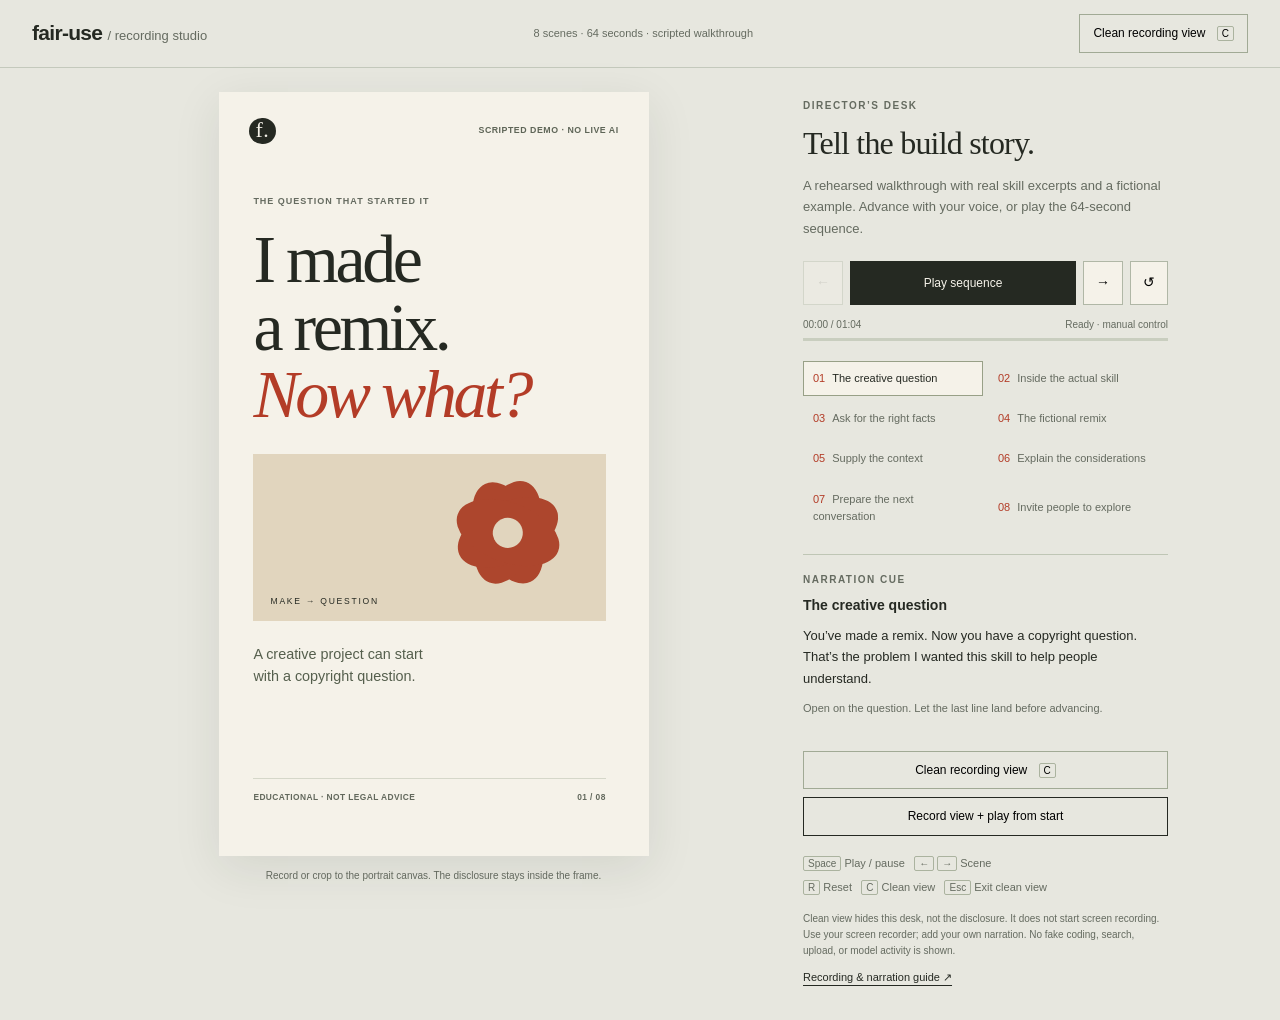
==== docs/reel.html @ 7cc95f5a "Add directed portrait recording studio for fair-use showcase" ====
<!doctype html>
<html lang="en">
<head>
  <meta charset="utf-8">
  <meta name="viewport" content="width=device-width, initial-scale=1">
  <meta name="description" content="A directed, scripted screen-recording walkthrough of the fair-use skill. Includes a portrait stage, playback controls, and narration cues.">
  <meta http-equiv="Content-Security-Policy" content="default-src 'self'; script-src 'self'; style-src 'self'; img-src 'self'; connect-src 'none'; object-src 'none'; base-uri 'none'">
  <title>Fair Use — Reel recording studio</title>
  <link rel="stylesheet" href="reel.css">
  <script src="reel.js" defer></script>
</head>
<body>
  <header class="studio-bar"><a href="./">fair-use <span>/ recording studio</span></a><p>8 scenes · 64 seconds · scripted walkthrough</p><button id="capture-top" type="button" aria-pressed="false">Clean recording view <kbd>C</kbd></button></header>
  <main class="studio">
    <section class="stage-area" aria-label="Portrait recording stage">
      <div id="stage" class="stage">
        <div class="stage-header"><span class="brand">f.</span><span>SCRIPTED DEMO · NO LIVE AI</span></div>
        <div class="scene-window">
          <section class="scene active" aria-labelledby="scene-0-title" data-scene="0">
            <p class="kicker beat">THE QUESTION THAT STARTED IT</p>
            <h1 id="scene-0-title" class="beat beat-2">I made<br>a remix.<br><em>Now what?</em></h1>
            <div class="opening-art beat beat-3" aria-hidden="true"><div class="orb"><i></i><i></i><i></i><i></i><b></b></div><span>MAKE → QUESTION</span></div>
            <p class="scene-copy beat beat-4">A creative project can start<br>with a copyright question.</p>
          </section>

          <section class="scene" aria-labelledby="scene-1-title" data-scene="1" hidden>
            <p class="kicker beat">01 / HOW I BUILT IT</p>
            <h2 id="scene-1-title" class="beat beat-2">Start with<br>the <em>workflow.</em></h2>
            <div class="file-card beat beat-3"><div class="file-title"><span>↳</span> skills/fair-use/SKILL.md</div><pre><span>name:</span> fair-use
<span>license:</span> MIT</pre><blockquote>“This is educational decision support, not a legal opinion, court ruling, infringement detector, or clearance certificate.”</blockquote><p class="tiny">Excerpt from the actual skill instructions.</p></div>
            <div class="file-row beat beat-4"><span>references/</span><p>US fair use · licenses & AI<br>jurisdictions · primary sources</p></div>
          </section>

          <section class="scene" aria-labelledby="scene-2-title" data-scene="2" hidden>
            <p class="kicker beat">02 / THE DESIGN CHOICE</p>
            <h2 id="scene-2-title" class="beat beat-2">Ask first.<br><em>Don’t guess.</em></h2>
            <div class="question-stack">
              <div class="question beat beat-2"><span>01</span><p>Where will it be used?<small>Jurisdiction & distribution</small></p></div>
              <div class="question beat beat-3"><span>02</span><p>What was borrowed?<small>Source & retained expression</small></p></div>
              <div class="question beat beat-4"><span>03</span><p>What will you do with it?<small>Purpose & commercial context</small></p></div>
              <div class="question beat beat-5"><span>04</span><p>What permission exists?<small>Evidence & exact license scope</small></p></div>
            </div>
            <p class="scene-copy beat beat-5">Unknowns stay visible.</p>
          </section>

          <section class="scene" aria-labelledby="scene-3-title" data-scene="3" hidden>
            <p class="kicker beat">03 / A FICTIONAL PROJECT</p>
            <h2 id="scene-3-title" class="beat beat-2">A Photoshop<br><em>remix.</em></h2>
            <div class="art-pair beat beat-3" aria-label="Schematic source and remix placeholders, not actual artist work">
              <figure><div class="art source" aria-hidden="true"><span>STUDY / 01</span><div class="orb"><i></i><i></i><i></i><i></i><b></b></div><strong>ORBIT</strong></div><figcaption>Source</figcaption></figure>
              <figure><div class="art remix" aria-hidden="true"><span>A NEW PERSPECTIVE</span><div class="orb"><i></i><i></i><i></i><i></i><b></b></div><strong>after<br>hours.</strong></div><figcaption>Remix</figcaption></figure>
            </div>
            <p class="scene-copy beat beat-4">Assume a distinctive character<br>was kept. Colors, background<br>and typography were changed.</p>
            <p class="tiny beat beat-5">Schematic visuals. No real artist’s work<br>is shown or assessed.</p>
          </section>

          <section class="scene" aria-labelledby="scene-4-title" data-scene="4" hidden>
            <p class="kicker beat">04 / THE EXAMPLE INPUT</p>
            <h2 id="scene-4-title" class="beat beat-2">Give it<br>the <em>context.</em></h2>
            <div class="prompt-card beat beat-3"><p class="prompt-label">PREPARED PROMPT · FICTIONAL FACTS</p><p class="prompt-command">Use $fair-use</p><p>I remixed an illustration<br>in Photoshop.</p><p>I want to sell 50 posters<br>in the US.</p><p>I kept the central character.<br>I don’t have permission.</p><p class="prompt-end">What should I understand<br>and ask a lawyer?</p></div>
            <p class="tiny beat beat-4">This prompt is displayed, not submitted.<br>No model or image inspection is running.</p>
          </section>

          <section class="scene" aria-labelledby="scene-5-title" data-scene="5" hidden>
            <p class="kicker beat">05 / AN AUTHORED EXAMPLE RESPONSE</p>
            <h2 id="scene-5-title" class="beat beat-2">Make the<br>questions <em>visible.</em></h2>
            <p class="result-label beat beat-3">Weaker fair-use argument<br>on these assumed facts.</p>
            <div class="factor-list">
              <div class="beat beat-3"><strong>Purpose</strong><span>Decorative poster sales</span></div>
              <div class="beat beat-4"><strong>Source</strong><span>Creative illustration</span></div>
              <div class="beat beat-4"><strong>Amount</strong><span>Distinctive character retained</span></div>
              <div class="beat beat-5"><strong>Market</strong><span>Potential substitution needs evidence</span></div>
            </div>
            <p class="tiny beat beat-5">US example. All four factors interact.<br>No images or market evidence examined.<br>No legal conclusion or clearance.</p>
          </section>

          <section class="scene" aria-labelledby="scene-6-title" data-scene="6" hidden>
            <p class="kicker beat">06 / THE USEFUL OUTPUT</p>
            <h2 id="scene-6-title" class="beat beat-2">A brief for<br>the <em>next conversation.</em></h2>
            <div class="brief-card beat beat-3"><p class="file-title">↳ review-preparation.md</p><h3>Questions for a lawyer</h3><ul><li>What expression was retained?</li><li>What permission would cover this use?</li><li>Which facts could change the analysis?</li></ul><div class="brief-rule"></div><p class="tiny">Sources. Intended use. Permission evidence.<br>Known facts and open questions.</p></div>
            <p class="scene-copy beat beat-4">Organize the evidence.<br>Prepare for professional review.</p>
          </section>

          <section class="scene closing" aria-labelledby="scene-7-title" data-scene="7" hidden>
            <p class="kicker beat">BUILT TO HELP CREATORS PREPARE</p>
            <h2 id="scene-7-title" class="beat beat-2">Understand.<br>Gather.<br><em>Prepare.</em></h2>
            <p class="closing-brand beat beat-3">fair-use<span>↗</span></p>
            <p class="scene-copy beat beat-4">An open skill for copyright<br>education & review preparation.</p>
            <p class="repo-address beat beat-4">github.com/rahulkahani/fair-use</p>
            <p class="closing-note beat beat-5">Educational information only.<br>Not a substitute for a qualified lawyer.</p>
          </section>
        </div>
        <div class="stage-footer"><span>EDUCATIONAL · NOT LEGAL ADVICE</span><span id="frame-counter">01 / 08</span></div>
      </div>
      <p class="crop-hint">Record or crop to the portrait canvas. The disclosure stays inside the frame.</p>
    </section>

    <aside class="director" aria-label="Director controls">
      <p class="desk-eyebrow">DIRECTOR’S DESK</p><h2>Tell the build story.</h2><p class="desk-intro">A rehearsed walkthrough with real skill excerpts and a fictional example. Advance with your voice, or play the 64-second sequence.</p>
      <div class="transport"><button id="previous" type="button" aria-label="Previous scene">←</button><button id="play" class="main-control" type="button">Play sequence</button><button id="next" type="button" aria-label="Next scene">→</button><button id="restart" type="button" aria-label="Restart sequence">↺</button></div>
      <div class="time-row"><span id="time-label">00:00 / 01:04</span><span id="play-status" role="status">Ready · manual control</span></div><progress id="timeline" value="0" max="64" aria-label="Sequence playback progress"></progress>
      <nav id="scene-list" aria-label="Choose a scene"></nav>
      <section class="cue"><p class="desk-eyebrow">NARRATION CUE</p><h3 id="cue-title"></h3><p id="cue-text"></p><p id="cue-action" class="cue-action"></p></section>
      <div class="record-actions"><button id="capture" type="button" aria-pressed="false">Clean recording view <kbd>C</kbd></button><button id="record-start" type="button">Record view + play from start</button></div>
      <p class="keyboard"><kbd>Space</kbd> Play / pause &nbsp; <kbd>←</kbd> <kbd>→</kbd> Scene<br><kbd>R</kbd> Reset &nbsp; <kbd>C</kbd> Clean view &nbsp; <kbd>Esc</kbd> Exit clean view</p>
      <p class="desk-note">Clean view hides this desk, not the disclosure. It does not start screen recording. Use your screen recorder; add your own narration. No fake coding, search, upload, or model activity is shown.</p><a class="guide-link" href="https://github.com/rahulkahani/fair-use/blob/main/docs/reel-recording-guide.md">Recording & narration guide ↗</a>
    </aside>
  </main>
  <noscript><p>This recording studio needs JavaScript for playback. Read the linked recording guide for the complete sequence.</p></noscript>
</body>
</html>
---- docs/reel.css ----
:root{--paper:#f5f2e9;--ink:#252922;--muted:#656b60;--line:#d5d7c9;--accent:#b33c27;--serif:Georgia,'Times New Roman',serif}
*{box-sizing:border-box}body{margin:0;font:14px/1.55 Arial,Helvetica,sans-serif;background:#e7e7df;color:var(--ink)}button,a{-webkit-tap-highlight-color:transparent}button{font:inherit;cursor:pointer}button:focus-visible,a:focus-visible{outline:3px solid var(--accent);outline-offset:4px}button:disabled{opacity:.35;cursor:default}a{color:inherit;text-underline-offset:4px}p,h1,h2,h3,figure,blockquote{margin:0}[hidden]{display:none!important}.studio-bar{height:68px;display:flex;align-items:center;justify-content:space-between;gap:20px;padding:0 32px;border-bottom:1px solid #c4c9bc}.studio-bar>a{font-size:21px;font-weight:bold;text-decoration:none;letter-spacing:-.7px}.studio-bar a span{font-size:13px;letter-spacing:0;font-weight:400;color:var(--muted)}.studio-bar>p{font-size:11px;color:var(--muted)}.studio-bar button,.record-actions button{border:1px solid #a1aa95;background:transparent;padding:9px 13px;font-size:12px}.studio{max-width:1120px;margin:0 auto;display:grid;grid-template-columns:minmax(0,1fr) 365px;gap:48px;padding:24px 32px 32px;align-items:start}.stage-area{display:flex;align-items:center;flex-direction:column;min-width:0}.stage{container-type:inline-size;position:relative;background:var(--paper);width:min(100%,540px,calc((100dvh - 136px)*9/16));aspect-ratio:9/16;box-shadow:0 12px 45px #25292218;overflow:hidden;flex:none}.stage-header{position:absolute;top:6cqw;left:7cqw;right:7cqw;display:flex;align-items:center;justify-content:space-between;font-size:2.05cqw;letter-spacing:.12cqw;font-weight:700;color:#5e6557}.brand{display:grid;place-content:center;width:6.2cqw;height:6.2cqw;font:5.1cqw/1 var(--serif);background:var(--ink);color:var(--paper);border-radius:50%;padding-bottom:.5cqw}.scene-window{position:absolute;top:24cqw;bottom:22cqw;left:8cqw;right:10cqw}.scene{height:100%;position:relative}.kicker{font-size:2.1cqw;font-weight:700;letter-spacing:.23cqw;color:var(--muted);margin-bottom:4cqw}.scene h1{font:15.8cqw/.99 var(--serif);font-weight:400;letter-spacing:-.8cqw}.scene h2{font:11.2cqw/1.02 var(--serif);font-weight:400;letter-spacing:-.55cqw}.scene em{color:var(--accent);font-weight:400}.scene-copy{font-size:3.35cqw;line-height:1.55;color:#555f4d;margin-top:5cqw}.tiny{font-size:2.4cqw;line-height:1.5;color:var(--muted);margin-top:4cqw}.stage-footer{position:absolute;bottom:12cqw;left:8cqw;right:10cqw;display:flex;justify-content:space-between;align-items:center;padding-top:3cqw;border-top:1px solid var(--line);font-size:1.95cqw;letter-spacing:.1cqw;color:#62685c;font-weight:700}.crop-hint{font-size:10px;color:var(--muted);margin-top:12px;text-align:center}.opening-art{position:relative;height:39cqw;margin-top:6cqw;background:#e1d5be;overflow:hidden}.opening-art>span{position:absolute;left:4cqw;bottom:3cqw;font-size:2cqw;letter-spacing:.4cqw}.orb{position:absolute;width:34cqw;height:34cqw;top:1cqw;left:42cqw;transform:rotate(-25deg)}.orb i{position:absolute;left:10cqw;top:5cqw;width:14cqw;height:25cqw;background:#ad462d;border-radius:50%;transform-origin:center}.orb i:nth-child(2){transform:rotate(45deg)}.orb i:nth-child(3){transform:rotate(90deg)}.orb i:nth-child(4){transform:rotate(135deg)}.orb b{position:absolute;top:14cqw;left:13.5cqw;width:7cqw;height:7cqw;border-radius:50%;background:#e1d5be}.file-card{margin-top:7cqw;background:#fffdf6;border:1px solid var(--line);padding:4.5cqw}.file-title{font:2.5cqw/1.4 ui-monospace,SFMono-Regular,Consolas,monospace;color:#59634f;border-bottom:1px solid var(--line);padding-bottom:3cqw}.file-title span{color:var(--accent);margin-right:1cqw}.file-card pre{font:3.3cqw/1.8 ui-monospace,SFMono-Regular,Consolas,monospace;margin:4cqw 0}.file-card pre span{color:var(--accent)}.file-card blockquote{font:4.2cqw/1.35 var(--serif);padding-left:3cqw;border-left:2px solid var(--accent)}.file-card .tiny{margin-top:3cqw;font-size:2.2cqw}.file-row{margin-top:5cqw;padding:4cqw 0;border-top:1px solid var(--line);display:flex;gap:4cqw;align-items:start;font-size:2.5cqw}.file-row>span{font-family:monospace}.file-row p{color:var(--muted);font-size:2.6cqw}.question-stack{margin-top:7cqw}.question{display:flex;align-items:center;gap:4cqw;padding:4.2cqw 0;border-bottom:1px solid var(--line)}.question>span{font:3cqw var(--serif);color:var(--accent)}.question p{font-size:3.6cqw}.question small{display:block;font-size:2.5cqw;color:var(--muted);margin-top:.8cqw}.art-pair{display:grid;grid-template-columns:1fr 1fr;gap:3cqw;margin-top:7cqw}.art{height:54cqw;background:#e1d5be;position:relative;overflow:hidden}.art>span{position:absolute;top:4cqw;left:3cqw;font-size:1.7cqw;letter-spacing:.2cqw}.art .orb{left:3cqw;top:12cqw;transform:rotate(-25deg) scale(.9)}.art strong{position:absolute;left:3cqw;bottom:4cqw;font:7cqw/1 var(--serif);letter-spacing:.3cqw}.remix{background:#ced7f0;color:#243973}.remix .orb{left:10cqw;top:8cqw;transform:rotate(17deg)}.remix .orb i{background:#3354a4}.remix .orb b{background:#ced7f0}.remix strong{font-size:9cqw;letter-spacing:-.6cqw;line-height:.85}.art-pair figcaption{font-size:2.5cqw;color:var(--muted);margin-top:2cqw}.prompt-card{padding:5cqw;margin-top:6cqw;background:#fffdf6;border:1px solid var(--line)}.prompt-label{font-size:1.9cqw;letter-spacing:.1cqw;font-weight:700;color:var(--muted)}.prompt-command{font:4.4cqw/1.4 ui-monospace,SFMono-Regular,monospace;color:var(--accent);margin:4cqw 0}.prompt-card>p:not(.prompt-label):not(.prompt-command){font-size:3.3cqw;line-height:1.5;margin-top:3cqw}.prompt-end{padding-top:3cqw;border-top:1px solid var(--line)}.result-label{font-size:3.4cqw;color:var(--accent);border-left:2px solid var(--accent);padding-left:3cqw;line-height:1.5;margin-top:6cqw}.factor-list{margin-top:5cqw}.factor-list>div{display:flex;justify-content:space-between;gap:5cqw;border-bottom:1px solid var(--line);padding:3.5cqw 0;font-size:2.9cqw}.factor-list strong{font-weight:700;min-width:13cqw}.factor-list span{color:var(--muted);text-align:right;max-width:45cqw}.brief-card{background:#fffdf6;border:1px solid var(--line);padding:4.5cqw;margin-top:6cqw}.brief-card h3{font:4.8cqw/1.2 var(--serif);margin-top:4cqw}.brief-card ul{font-size:3.2cqw;line-height:1.5;padding-left:4cqw;margin:4cqw 0}.brief-card li+li{margin-top:3cqw}.brief-rule{border-top:1px solid var(--line)}.closing h2{font-size:12.5cqw;line-height:1.12;margin-top:8cqw}.closing-brand{font-size:12cqw;font-weight:bold;letter-spacing:-.65cqw;margin-top:10cqw;display:flex;align-items:center;justify-content:space-between;border-bottom:1px solid var(--line);padding-bottom:4cqw}.closing-brand span{color:var(--accent);font-weight:400;font-size:9cqw}.repo-address{font:2.8cqw/1.5 ui-monospace,SFMono-Regular,Consolas,monospace;margin-top:5cqw;overflow-wrap:anywhere}.closing-note{font-size:2.8cqw;line-height:1.5;color:var(--muted);margin-top:6cqw}.director{padding-top:6px}.desk-eyebrow{font-size:10px;font-weight:700;letter-spacing:1.5px;color:var(--muted)}.director>h2{font:32px/1.2 var(--serif);letter-spacing:-.8px;margin:10px 0 13px}.desk-intro{font-size:13px;color:var(--muted);line-height:1.65}.transport{display:flex;gap:7px;margin-top:22px}.transport button{border:1px solid #b0b7a6;background:#f5f2e9;padding:10px 12px}.transport .main-control{flex:1;background:var(--ink);color:var(--paper);border-color:var(--ink);font-size:12px}.time-row{display:flex;justify-content:space-between;gap:8px;margin:12px 0 6px;font-size:10px;color:var(--muted);font-variant-numeric:tabular-nums}progress{width:100%;height:3px;border:0;display:block;appearance:none;background:#c9cebf}progress::-webkit-progress-bar{background:#c9cebf}progress::-webkit-progress-value{background:var(--accent)}progress::-moz-progress-bar{background:var(--accent)}#scene-list{display:grid;grid-template-columns:1fr 1fr;gap:5px;margin-top:20px}#scene-list button{padding:8px 9px;background:none;border:1px solid transparent;text-align:left;font-size:11px;color:var(--muted)}#scene-list button[aria-current=step]{border-color:#98a087;background:#f5f2e9;color:var(--ink)}#scene-list button span{color:var(--accent);margin-right:7px}.cue{border-top:1px solid #bfc6b5;margin-top:20px;padding-top:17px;min-height:180px}.cue h3{font-size:14px;margin:8px 0}.cue>p:not(.desk-eyebrow){font-size:13px;color:var(--ink);line-height:1.65}.cue .cue-action{font-size:11px!important;color:var(--muted)!important;margin-top:10px}.record-actions{display:flex;flex-direction:column;gap:8px;margin-top:17px}.record-actions button:last-child{border-color:var(--ink)}kbd{font:10px Arial,sans-serif;border:1px solid #abb39f;padding:1px 4px;border-radius:2px}.record-actions kbd,.studio-bar kbd{margin-left:8px}.keyboard{font-size:11px;color:var(--muted);line-height:2.2;margin-top:15px}.desk-note{font-size:10px;color:var(--muted);line-height:1.6;margin-top:12px}.guide-link{display:inline-block;font-size:11px;margin-top:10px}.active .beat{animation:reveal .48s ease both}.active .beat-2{animation-delay:.12s}.active .beat-3{animation-delay:.35s}.active .beat-4{animation-delay:.65s}.active .beat-5{animation-delay:.95s}@keyframes reveal{from{opacity:0;transform:translateY(8px)}to{opacity:1;transform:translateY(0)}}
body.capture{background:#171a15;overflow:hidden}.capture .studio-bar,.capture .director,.capture .crop-hint{display:none}.capture .studio{display:flex;align-items:center;justify-content:center;max-width:none;height:100dvh;padding:0;margin:0}.capture .stage-area{width:100%;height:100dvh;justify-content:center}.capture .stage{width:min(100vw,calc(100dvh * 9 / 16));box-shadow:none}
@media(max-width:800px){.studio-bar{height:64px;padding:0 18px}.studio-bar>p,.studio-bar a span{display:none}.studio-bar button{font-size:10px;padding:7px}.studio{grid-template-columns:1fr;padding:20px;gap:26px;max-width:580px}.stage{width:min(100%,calc((100dvh - 120px)*9/16))}.director{padding:0 4px}.cue{min-height:0}.record-actions{margin-top:22px}}
@media(prefers-reduced-motion:reduce){.active .beat{animation:none}}

.capture .stage:focus-visible{outline:none}
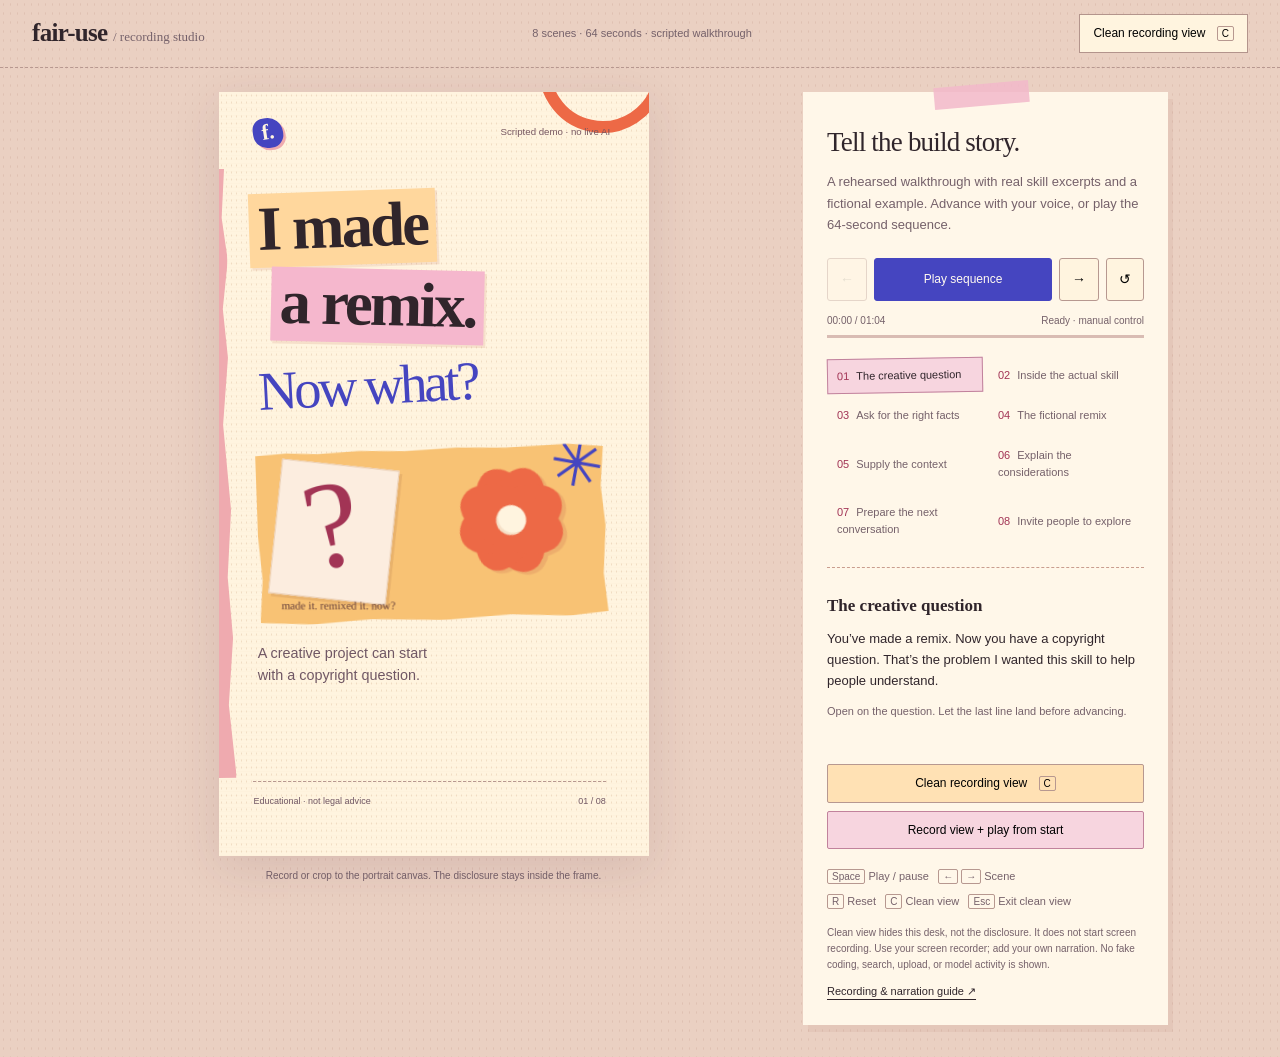
==== commit 426c4908: "Restyle fair-use demos as paper collage and remove decorative labels" ====
--- a/docs/reel.html
+++ b/docs/reel.html
@@ -14,17 +14,15 @@
   <main class="studio">
     <section class="stage-area" aria-label="Portrait recording stage">
       <div id="stage" class="stage">
-        <div class="stage-header"><span class="brand">f.</span><span>SCRIPTED DEMO · NO LIVE AI</span></div>
+        <div class="stage-header"><span class="brand">f.</span><span>Scripted demo · no live AI</span></div>
         <div class="scene-window">
           <section class="scene active" aria-labelledby="scene-0-title" data-scene="0">
-            <p class="kicker beat">THE QUESTION THAT STARTED IT</p>
-            <h1 id="scene-0-title" class="beat beat-2">I made<br>a remix.<br><em>Now what?</em></h1>
-            <div class="opening-art beat beat-3" aria-hidden="true"><div class="orb"><i></i><i></i><i></i><i></i><b></b></div><span>MAKE → QUESTION</span></div>
+            <h1 id="scene-0-title" class="beat beat-2"><span class="paper-word">I made</span> <span class="paper-word">a remix.</span> <em>Now what?</em></h1>
+            <div class="opening-art beat beat-3" aria-hidden="true"><div class="orb"><i></i><i></i><i></i><i></i><b></b></div><span>made it. remixed it. now?</span><b class="paper-star" aria-hidden="true">✳</b></div>
             <p class="scene-copy beat beat-4">A creative project can start<br>with a copyright question.</p>
           </section>
 
           <section class="scene" aria-labelledby="scene-1-title" data-scene="1" hidden>
-            <p class="kicker beat">01 / HOW I BUILT IT</p>
             <h2 id="scene-1-title" class="beat beat-2">Start with<br>the <em>workflow.</em></h2>
             <div class="file-card beat beat-3"><div class="file-title"><span>↳</span> skills/fair-use/SKILL.md</div><pre><span>name:</span> fair-use
 <span>license:</span> MIT</pre><blockquote>“This is educational decision support, not a legal opinion, court ruling, infringement detector, or clearance certificate.”</blockquote><p class="tiny">Excerpt from the actual skill instructions.</p></div>
@@ -32,7 +30,6 @@
           </section>
 
           <section class="scene" aria-labelledby="scene-2-title" data-scene="2" hidden>
-            <p class="kicker beat">02 / THE DESIGN CHOICE</p>
             <h2 id="scene-2-title" class="beat beat-2">Ask first.<br><em>Don’t guess.</em></h2>
             <div class="question-stack">
               <div class="question beat beat-2"><span>01</span><p>Where will it be used?<small>Jurisdiction & distribution</small></p></div>
@@ -44,25 +41,22 @@
           </section>
 
           <section class="scene" aria-labelledby="scene-3-title" data-scene="3" hidden>
-            <p class="kicker beat">03 / A FICTIONAL PROJECT</p>
             <h2 id="scene-3-title" class="beat beat-2">A Photoshop<br><em>remix.</em></h2>
             <div class="art-pair beat beat-3" aria-label="Schematic source and remix placeholders, not actual artist work">
-              <figure><div class="art source" aria-hidden="true"><span>STUDY / 01</span><div class="orb"><i></i><i></i><i></i><i></i><b></b></div><strong>ORBIT</strong></div><figcaption>Source</figcaption></figure>
-              <figure><div class="art remix" aria-hidden="true"><span>A NEW PERSPECTIVE</span><div class="orb"><i></i><i></i><i></i><i></i><b></b></div><strong>after<br>hours.</strong></div><figcaption>Remix</figcaption></figure>
+              <figure><div class="art source" aria-hidden="true"><span>study no. 1</span><div class="orb"><i></i><i></i><i></i><i></i><b></b></div><strong>ORBIT</strong></div><figcaption>Source</figcaption></figure>
+              <figure><div class="art remix" aria-hidden="true"><span>a different take</span><div class="orb"><i></i><i></i><i></i><i></i><b></b></div><strong>after<br>hours.</strong></div><figcaption>Remix</figcaption></figure>
             </div>
             <p class="scene-copy beat beat-4">Assume a distinctive character<br>was kept. Colors, background<br>and typography were changed.</p>
             <p class="tiny beat beat-5">Schematic visuals. No real artist’s work<br>is shown or assessed.</p>
           </section>
 
           <section class="scene" aria-labelledby="scene-4-title" data-scene="4" hidden>
-            <p class="kicker beat">04 / THE EXAMPLE INPUT</p>
             <h2 id="scene-4-title" class="beat beat-2">Give it<br>the <em>context.</em></h2>
-            <div class="prompt-card beat beat-3"><p class="prompt-label">PREPARED PROMPT · FICTIONAL FACTS</p><p class="prompt-command">Use $fair-use</p><p>I remixed an illustration<br>in Photoshop.</p><p>I want to sell 50 posters<br>in the US.</p><p>I kept the central character.<br>I don’t have permission.</p><p class="prompt-end">What should I understand<br>and ask a lawyer?</p></div>
-            <p class="tiny beat beat-4">This prompt is displayed, not submitted.<br>No model or image inspection is running.</p>
+            <div class="prompt-card beat beat-3"><p class="prompt-command">Use $fair-use</p><p>I remixed an illustration<br>in Photoshop.</p><p>I want to sell 50 posters<br>in the US.</p><p>I kept the central character.<br>I don’t have permission.</p><p class="prompt-end">What should I understand<br>and ask a lawyer?</p></div>
+            <p class="tiny beat beat-4">Fictional prompt, displayed rather than submitted.<br>No model or image inspection is running.</p>
           </section>
 
           <section class="scene" aria-labelledby="scene-5-title" data-scene="5" hidden>
-            <p class="kicker beat">05 / AN AUTHORED EXAMPLE RESPONSE</p>
             <h2 id="scene-5-title" class="beat beat-2">Make the<br>questions <em>visible.</em></h2>
             <p class="result-label beat beat-3">Weaker fair-use argument<br>on these assumed facts.</p>
             <div class="factor-list">
@@ -71,18 +65,16 @@
               <div class="beat beat-4"><strong>Amount</strong><span>Distinctive character retained</span></div>
               <div class="beat beat-5"><strong>Market</strong><span>Potential substitution needs evidence</span></div>
             </div>
-            <p class="tiny beat beat-5">US example. All four factors interact.<br>No images or market evidence examined.<br>No legal conclusion or clearance.</p>
+            <p class="tiny beat beat-5">Prewritten US example. All four factors interact.<br>No images or market evidence examined.<br>No legal conclusion or clearance.</p>
           </section>
 
           <section class="scene" aria-labelledby="scene-6-title" data-scene="6" hidden>
-            <p class="kicker beat">06 / THE USEFUL OUTPUT</p>
             <h2 id="scene-6-title" class="beat beat-2">A brief for<br>the <em>next conversation.</em></h2>
             <div class="brief-card beat beat-3"><p class="file-title">↳ review-preparation.md</p><h3>Questions for a lawyer</h3><ul><li>What expression was retained?</li><li>What permission would cover this use?</li><li>Which facts could change the analysis?</li></ul><div class="brief-rule"></div><p class="tiny">Sources. Intended use. Permission evidence.<br>Known facts and open questions.</p></div>
             <p class="scene-copy beat beat-4">Organize the evidence.<br>Prepare for professional review.</p>
           </section>
 
           <section class="scene closing" aria-labelledby="scene-7-title" data-scene="7" hidden>
-            <p class="kicker beat">BUILT TO HELP CREATORS PREPARE</p>
             <h2 id="scene-7-title" class="beat beat-2">Understand.<br>Gather.<br><em>Prepare.</em></h2>
             <p class="closing-brand beat beat-3">fair-use<span>↗</span></p>
             <p class="scene-copy beat beat-4">An open skill for copyright<br>education & review preparation.</p>
@@ -90,17 +82,17 @@
             <p class="closing-note beat beat-5">Educational information only.<br>Not a substitute for a qualified lawyer.</p>
           </section>
         </div>
-        <div class="stage-footer"><span>EDUCATIONAL · NOT LEGAL ADVICE</span><span id="frame-counter">01 / 08</span></div>
+        <div class="stage-footer"><span>Educational · not legal advice</span><span id="frame-counter">01 / 08</span></div>
       </div>
       <p class="crop-hint">Record or crop to the portrait canvas. The disclosure stays inside the frame.</p>
     </section>
 
     <aside class="director" aria-label="Director controls">
-      <p class="desk-eyebrow">DIRECTOR’S DESK</p><h2>Tell the build story.</h2><p class="desk-intro">A rehearsed walkthrough with real skill excerpts and a fictional example. Advance with your voice, or play the 64-second sequence.</p>
+      <h2>Tell the build story.</h2><p class="desk-intro">A rehearsed walkthrough with real skill excerpts and a fictional example. Advance with your voice, or play the 64-second sequence.</p>
       <div class="transport"><button id="previous" type="button" aria-label="Previous scene">←</button><button id="play" class="main-control" type="button">Play sequence</button><button id="next" type="button" aria-label="Next scene">→</button><button id="restart" type="button" aria-label="Restart sequence">↺</button></div>
       <div class="time-row"><span id="time-label">00:00 / 01:04</span><span id="play-status" role="status">Ready · manual control</span></div><progress id="timeline" value="0" max="64" aria-label="Sequence playback progress"></progress>
       <nav id="scene-list" aria-label="Choose a scene"></nav>
-      <section class="cue"><p class="desk-eyebrow">NARRATION CUE</p><h3 id="cue-title"></h3><p id="cue-text"></p><p id="cue-action" class="cue-action"></p></section>
+      <section class="cue"><h3 id="cue-title"></h3><p id="cue-text"></p><p id="cue-action" class="cue-action"></p></section>
       <div class="record-actions"><button id="capture" type="button" aria-pressed="false">Clean recording view <kbd>C</kbd></button><button id="record-start" type="button">Record view + play from start</button></div>
       <p class="keyboard"><kbd>Space</kbd> Play / pause &nbsp; <kbd>←</kbd> <kbd>→</kbd> Scene<br><kbd>R</kbd> Reset &nbsp; <kbd>C</kbd> Clean view &nbsp; <kbd>Esc</kbd> Exit clean view</p>
       <p class="desk-note">Clean view hides this desk, not the disclosure. It does not start screen recording. Use your screen recorder; add your own narration. No fake coding, search, upload, or model activity is shown.</p><a class="guide-link" href="https://github.com/rahulkahani/fair-use/blob/main/docs/reel-recording-guide.md">Recording & narration guide ↗</a>
--- a/docs/reel.css
+++ b/docs/reel.css
@@ -1,7 +1,42 @@
-:root{--paper:#f5f2e9;--ink:#252922;--muted:#656b60;--line:#d5d7c9;--accent:#b33c27;--serif:Georgia,'Times New Roman',serif}
-*{box-sizing:border-box}body{margin:0;font:14px/1.55 Arial,Helvetica,sans-serif;background:#e7e7df;color:var(--ink)}button,a{-webkit-tap-highlight-color:transparent}button{font:inherit;cursor:pointer}button:focus-visible,a:focus-visible{outline:3px solid var(--accent);outline-offset:4px}button:disabled{opacity:.35;cursor:default}a{color:inherit;text-underline-offset:4px}p,h1,h2,h3,figure,blockquote{margin:0}[hidden]{display:none!important}.studio-bar{height:68px;display:flex;align-items:center;justify-content:space-between;gap:20px;padding:0 32px;border-bottom:1px solid #c4c9bc}.studio-bar>a{font-size:21px;font-weight:bold;text-decoration:none;letter-spacing:-.7px}.studio-bar a span{font-size:13px;letter-spacing:0;font-weight:400;color:var(--muted)}.studio-bar>p{font-size:11px;color:var(--muted)}.studio-bar button,.record-actions button{border:1px solid #a1aa95;background:transparent;padding:9px 13px;font-size:12px}.studio{max-width:1120px;margin:0 auto;display:grid;grid-template-columns:minmax(0,1fr) 365px;gap:48px;padding:24px 32px 32px;align-items:start}.stage-area{display:flex;align-items:center;flex-direction:column;min-width:0}.stage{container-type:inline-size;position:relative;background:var(--paper);width:min(100%,540px,calc((100dvh - 136px)*9/16));aspect-ratio:9/16;box-shadow:0 12px 45px #25292218;overflow:hidden;flex:none}.stage-header{position:absolute;top:6cqw;left:7cqw;right:7cqw;display:flex;align-items:center;justify-content:space-between;font-size:2.05cqw;letter-spacing:.12cqw;font-weight:700;color:#5e6557}.brand{display:grid;place-content:center;width:6.2cqw;height:6.2cqw;font:5.1cqw/1 var(--serif);background:var(--ink);color:var(--paper);border-radius:50%;padding-bottom:.5cqw}.scene-window{position:absolute;top:24cqw;bottom:22cqw;left:8cqw;right:10cqw}.scene{height:100%;position:relative}.kicker{font-size:2.1cqw;font-weight:700;letter-spacing:.23cqw;color:var(--muted);margin-bottom:4cqw}.scene h1{font:15.8cqw/.99 var(--serif);font-weight:400;letter-spacing:-.8cqw}.scene h2{font:11.2cqw/1.02 var(--serif);font-weight:400;letter-spacing:-.55cqw}.scene em{color:var(--accent);font-weight:400}.scene-copy{font-size:3.35cqw;line-height:1.55;color:#555f4d;margin-top:5cqw}.tiny{font-size:2.4cqw;line-height:1.5;color:var(--muted);margin-top:4cqw}.stage-footer{position:absolute;bottom:12cqw;left:8cqw;right:10cqw;display:flex;justify-content:space-between;align-items:center;padding-top:3cqw;border-top:1px solid var(--line);font-size:1.95cqw;letter-spacing:.1cqw;color:#62685c;font-weight:700}.crop-hint{font-size:10px;color:var(--muted);margin-top:12px;text-align:center}.opening-art{position:relative;height:39cqw;margin-top:6cqw;background:#e1d5be;overflow:hidden}.opening-art>span{position:absolute;left:4cqw;bottom:3cqw;font-size:2cqw;letter-spacing:.4cqw}.orb{position:absolute;width:34cqw;height:34cqw;top:1cqw;left:42cqw;transform:rotate(-25deg)}.orb i{position:absolute;left:10cqw;top:5cqw;width:14cqw;height:25cqw;background:#ad462d;border-radius:50%;transform-origin:center}.orb i:nth-child(2){transform:rotate(45deg)}.orb i:nth-child(3){transform:rotate(90deg)}.orb i:nth-child(4){transform:rotate(135deg)}.orb b{position:absolute;top:14cqw;left:13.5cqw;width:7cqw;height:7cqw;border-radius:50%;background:#e1d5be}.file-card{margin-top:7cqw;background:#fffdf6;border:1px solid var(--line);padding:4.5cqw}.file-title{font:2.5cqw/1.4 ui-monospace,SFMono-Regular,Consolas,monospace;color:#59634f;border-bottom:1px solid var(--line);padding-bottom:3cqw}.file-title span{color:var(--accent);margin-right:1cqw}.file-card pre{font:3.3cqw/1.8 ui-monospace,SFMono-Regular,Consolas,monospace;margin:4cqw 0}.file-card pre span{color:var(--accent)}.file-card blockquote{font:4.2cqw/1.35 var(--serif);padding-left:3cqw;border-left:2px solid var(--accent)}.file-card .tiny{margin-top:3cqw;font-size:2.2cqw}.file-row{margin-top:5cqw;padding:4cqw 0;border-top:1px solid var(--line);display:flex;gap:4cqw;align-items:start;font-size:2.5cqw}.file-row>span{font-family:monospace}.file-row p{color:var(--muted);font-size:2.6cqw}.question-stack{margin-top:7cqw}.question{display:flex;align-items:center;gap:4cqw;padding:4.2cqw 0;border-bottom:1px solid var(--line)}.question>span{font:3cqw var(--serif);color:var(--accent)}.question p{font-size:3.6cqw}.question small{display:block;font-size:2.5cqw;color:var(--muted);margin-top:.8cqw}.art-pair{display:grid;grid-template-columns:1fr 1fr;gap:3cqw;margin-top:7cqw}.art{height:54cqw;background:#e1d5be;position:relative;overflow:hidden}.art>span{position:absolute;top:4cqw;left:3cqw;font-size:1.7cqw;letter-spacing:.2cqw}.art .orb{left:3cqw;top:12cqw;transform:rotate(-25deg) scale(.9)}.art strong{position:absolute;left:3cqw;bottom:4cqw;font:7cqw/1 var(--serif);letter-spacing:.3cqw}.remix{background:#ced7f0;color:#243973}.remix .orb{left:10cqw;top:8cqw;transform:rotate(17deg)}.remix .orb i{background:#3354a4}.remix .orb b{background:#ced7f0}.remix strong{font-size:9cqw;letter-spacing:-.6cqw;line-height:.85}.art-pair figcaption{font-size:2.5cqw;color:var(--muted);margin-top:2cqw}.prompt-card{padding:5cqw;margin-top:6cqw;background:#fffdf6;border:1px solid var(--line)}.prompt-label{font-size:1.9cqw;letter-spacing:.1cqw;font-weight:700;color:var(--muted)}.prompt-command{font:4.4cqw/1.4 ui-monospace,SFMono-Regular,monospace;color:var(--accent);margin:4cqw 0}.prompt-card>p:not(.prompt-label):not(.prompt-command){font-size:3.3cqw;line-height:1.5;margin-top:3cqw}.prompt-end{padding-top:3cqw;border-top:1px solid var(--line)}.result-label{font-size:3.4cqw;color:var(--accent);border-left:2px solid var(--accent);padding-left:3cqw;line-height:1.5;margin-top:6cqw}.factor-list{margin-top:5cqw}.factor-list>div{display:flex;justify-content:space-between;gap:5cqw;border-bottom:1px solid var(--line);padding:3.5cqw 0;font-size:2.9cqw}.factor-list strong{font-weight:700;min-width:13cqw}.factor-list span{color:var(--muted);text-align:right;max-width:45cqw}.brief-card{background:#fffdf6;border:1px solid var(--line);padding:4.5cqw;margin-top:6cqw}.brief-card h3{font:4.8cqw/1.2 var(--serif);margin-top:4cqw}.brief-card ul{font-size:3.2cqw;line-height:1.5;padding-left:4cqw;margin:4cqw 0}.brief-card li+li{margin-top:3cqw}.brief-rule{border-top:1px solid var(--line)}.closing h2{font-size:12.5cqw;line-height:1.12;margin-top:8cqw}.closing-brand{font-size:12cqw;font-weight:bold;letter-spacing:-.65cqw;margin-top:10cqw;display:flex;align-items:center;justify-content:space-between;border-bottom:1px solid var(--line);padding-bottom:4cqw}.closing-brand span{color:var(--accent);font-weight:400;font-size:9cqw}.repo-address{font:2.8cqw/1.5 ui-monospace,SFMono-Regular,Consolas,monospace;margin-top:5cqw;overflow-wrap:anywhere}.closing-note{font-size:2.8cqw;line-height:1.5;color:var(--muted);margin-top:6cqw}.director{padding-top:6px}.desk-eyebrow{font-size:10px;font-weight:700;letter-spacing:1.5px;color:var(--muted)}.director>h2{font:32px/1.2 var(--serif);letter-spacing:-.8px;margin:10px 0 13px}.desk-intro{font-size:13px;color:var(--muted);line-height:1.65}.transport{display:flex;gap:7px;margin-top:22px}.transport button{border:1px solid #b0b7a6;background:#f5f2e9;padding:10px 12px}.transport .main-control{flex:1;background:var(--ink);color:var(--paper);border-color:var(--ink);font-size:12px}.time-row{display:flex;justify-content:space-between;gap:8px;margin:12px 0 6px;font-size:10px;color:var(--muted);font-variant-numeric:tabular-nums}progress{width:100%;height:3px;border:0;display:block;appearance:none;background:#c9cebf}progress::-webkit-progress-bar{background:#c9cebf}progress::-webkit-progress-value{background:var(--accent)}progress::-moz-progress-bar{background:var(--accent)}#scene-list{display:grid;grid-template-columns:1fr 1fr;gap:5px;margin-top:20px}#scene-list button{padding:8px 9px;background:none;border:1px solid transparent;text-align:left;font-size:11px;color:var(--muted)}#scene-list button[aria-current=step]{border-color:#98a087;background:#f5f2e9;color:var(--ink)}#scene-list button span{color:var(--accent);margin-right:7px}.cue{border-top:1px solid #bfc6b5;margin-top:20px;padding-top:17px;min-height:180px}.cue h3{font-size:14px;margin:8px 0}.cue>p:not(.desk-eyebrow){font-size:13px;color:var(--ink);line-height:1.65}.cue .cue-action{font-size:11px!important;color:var(--muted)!important;margin-top:10px}.record-actions{display:flex;flex-direction:column;gap:8px;margin-top:17px}.record-actions button:last-child{border-color:var(--ink)}kbd{font:10px Arial,sans-serif;border:1px solid #abb39f;padding:1px 4px;border-radius:2px}.record-actions kbd,.studio-bar kbd{margin-left:8px}.keyboard{font-size:11px;color:var(--muted);line-height:2.2;margin-top:15px}.desk-note{font-size:10px;color:var(--muted);line-height:1.6;margin-top:12px}.guide-link{display:inline-block;font-size:11px;margin-top:10px}.active .beat{animation:reveal .48s ease both}.active .beat-2{animation-delay:.12s}.active .beat-3{animation-delay:.35s}.active .beat-4{animation-delay:.65s}.active .beat-5{animation-delay:.95s}@keyframes reveal{from{opacity:0;transform:translateY(8px)}to{opacity:1;transform:translateY(0)}}
-body.capture{background:#171a15;overflow:hidden}.capture .studio-bar,.capture .director,.capture .crop-hint{display:none}.capture .studio{display:flex;align-items:center;justify-content:center;max-width:none;height:100dvh;padding:0;margin:0}.capture .stage-area{width:100%;height:100dvh;justify-content:center}.capture .stage{width:min(100vw,calc(100dvh * 9 / 16));box-shadow:none}
+:root{--paper:#fff4df;--ink:#30252b;--muted:#75616a;--line:#d9bcb3;--accent:#a23455;--serif:Georgia,'Times New Roman',serif}
+*{box-sizing:border-box}body{margin:0;font:14px/1.55 Arial,Helvetica,sans-serif;background:#ead0c2;color:var(--ink)}button,a{-webkit-tap-highlight-color:transparent}button{font:inherit;cursor:pointer}button:focus-visible,a:focus-visible{outline:3px solid var(--accent);outline-offset:4px}button:disabled{opacity:.35;cursor:default}a{color:inherit;text-underline-offset:4px}p,h1,h2,h3,figure,blockquote{margin:0}[hidden]{display:none!important}.studio-bar{height:68px;display:flex;align-items:center;justify-content:space-between;gap:20px;padding:0 32px;border-bottom:1px solid #cbafa7}.studio-bar>a{font-size:21px;font-weight:bold;text-decoration:none;letter-spacing:-.7px}.studio-bar a span{font-size:13px;letter-spacing:0;font-weight:400;color:var(--muted)}.studio-bar>p{font-size:11px;color:var(--muted)}.studio-bar button,.record-actions button{border:1px solid #b3948c;background:transparent;padding:9px 13px;font-size:12px}.studio{max-width:1120px;margin:0 auto;display:grid;grid-template-columns:minmax(0,1fr) 365px;gap:48px;padding:24px 32px 32px;align-items:start}.stage-area{display:flex;align-items:center;flex-direction:column;min-width:0}.stage{container-type:inline-size;position:relative;background:var(--paper);width:min(100%,540px,calc((100dvh - 136px)*9/16));aspect-ratio:9/16;box-shadow:0 12px 45px #4e263b20;overflow:hidden;flex:none}.stage-header{position:absolute;top:6cqw;left:7cqw;right:7cqw;display:flex;align-items:center;justify-content:space-between;font-size:2.05cqw;letter-spacing:.12cqw;font-weight:700;color:#715765}.brand{display:grid;place-content:center;width:6.2cqw;height:6.2cqw;font:5.1cqw/1 var(--serif);background:var(--ink);color:var(--paper);border-radius:50%;padding-bottom:.5cqw}.scene-window{position:absolute;top:24cqw;bottom:22cqw;left:8cqw;right:10cqw}.scene{height:100%;position:relative}.scene h1{font:15.8cqw/.99 var(--serif);font-weight:400;letter-spacing:-.8cqw}.scene h2{font:11.2cqw/1.02 var(--serif);font-weight:400;letter-spacing:-.55cqw}.scene em{color:var(--accent);font-weight:400}.scene-copy{font-size:3.35cqw;line-height:1.55;color:#705764;margin-top:5cqw}.tiny{font-size:2.4cqw;line-height:1.5;color:var(--muted);margin-top:4cqw}.stage-footer{position:absolute;bottom:12cqw;left:8cqw;right:10cqw;display:flex;justify-content:space-between;align-items:center;padding-top:3cqw;border-top:1px solid var(--line);font-size:1.95cqw;letter-spacing:.1cqw;color:#705764;font-weight:700}.crop-hint{font-size:10px;color:var(--muted);margin-top:12px;text-align:center}.opening-art{position:relative;height:39cqw;margin-top:6cqw;background:#ffc68b;overflow:hidden}.opening-art>span{position:absolute;left:4cqw;bottom:3cqw;font-size:2cqw;letter-spacing:.4cqw}.orb{position:absolute;width:34cqw;height:34cqw;top:1cqw;left:42cqw;transform:rotate(-25deg)}.orb i{position:absolute;left:10cqw;top:5cqw;width:14cqw;height:25cqw;background:#da593e;border-radius:50%;transform-origin:center}.orb i:nth-child(2){transform:rotate(45deg)}.orb i:nth-child(3){transform:rotate(90deg)}.orb i:nth-child(4){transform:rotate(135deg)}.orb b{position:absolute;top:14cqw;left:13.5cqw;width:7cqw;height:7cqw;border-radius:50%;background:#ffc68b}.file-card{margin-top:7cqw;background:#fffdf6;border:1px solid var(--line);padding:4.5cqw}.file-title{font:2.5cqw/1.4 ui-monospace,SFMono-Regular,Consolas,monospace;color:#705764;border-bottom:1px solid var(--line);padding-bottom:3cqw}.file-title span{color:var(--accent);margin-right:1cqw}.file-card pre{font:3.3cqw/1.8 ui-monospace,SFMono-Regular,Consolas,monospace;margin:4cqw 0}.file-card pre span{color:var(--accent)}.file-card blockquote{font:4.2cqw/1.35 var(--serif);padding-left:3cqw;border-left:2px solid var(--accent)}.file-card .tiny{margin-top:3cqw;font-size:2.2cqw}.file-row{margin-top:5cqw;padding:4cqw 0;border-top:1px solid var(--line);display:flex;gap:4cqw;align-items:start;font-size:2.5cqw}.file-row>span{font-family:monospace}.file-row p{color:var(--muted);font-size:2.6cqw}.question-stack{margin-top:7cqw}.question{display:flex;align-items:center;gap:4cqw;padding:4.2cqw 0;border-bottom:1px solid var(--line)}.question>span{font:3cqw var(--serif);color:var(--accent)}.question p{font-size:3.6cqw}.question small{display:block;font-size:2.5cqw;color:var(--muted);margin-top:.8cqw}.art-pair{display:grid;grid-template-columns:1fr 1fr;gap:3cqw;margin-top:7cqw}.art{height:54cqw;background:#ffc68b;position:relative;overflow:hidden}.art>span{position:absolute;top:4cqw;left:3cqw;font-size:1.7cqw;letter-spacing:.2cqw}.art .orb{left:3cqw;top:12cqw;transform:rotate(-25deg) scale(.9)}.art strong{position:absolute;left:3cqw;bottom:4cqw;font:7cqw/1 var(--serif);letter-spacing:.3cqw}.remix{background:#f5b7cd;color:#383ba4}.remix .orb{left:10cqw;top:8cqw;transform:rotate(17deg)}.remix .orb i{background:#4545c0}.remix .orb b{background:#f5b7cd}.remix strong{font-size:9cqw;letter-spacing:-.6cqw;line-height:.85}.art-pair figcaption{font-size:2.5cqw;color:var(--muted);margin-top:2cqw}.prompt-card{padding:5cqw;margin-top:6cqw;background:#fffdf6;border:1px solid var(--line)}.prompt-label{font-size:1.9cqw;letter-spacing:.1cqw;font-weight:700;color:var(--muted)}.prompt-command{font:4.4cqw/1.4 ui-monospace,SFMono-Regular,monospace;color:var(--accent);margin:4cqw 0}.prompt-card>p:not(.prompt-label):not(.prompt-command){font-size:3.3cqw;line-height:1.5;margin-top:3cqw}.prompt-end{padding-top:3cqw;border-top:1px solid var(--line)}.result-label{font-size:3.4cqw;color:var(--accent);border-left:2px solid var(--accent);padding-left:3cqw;line-height:1.5;margin-top:6cqw}.factor-list{margin-top:5cqw}.factor-list>div{display:flex;justify-content:space-between;gap:5cqw;border-bottom:1px solid var(--line);padding:3.5cqw 0;font-size:2.9cqw}.factor-list strong{font-weight:700;min-width:13cqw}.factor-list span{color:var(--muted);text-align:right;max-width:45cqw}.brief-card{background:#fffdf6;border:1px solid var(--line);padding:4.5cqw;margin-top:6cqw}.brief-card h3{font:4.8cqw/1.2 var(--serif);margin-top:4cqw}.brief-card ul{font-size:3.2cqw;line-height:1.5;padding-left:4cqw;margin:4cqw 0}.brief-card li+li{margin-top:3cqw}.brief-rule{border-top:1px solid var(--line)}.closing h2{font-size:12.5cqw;line-height:1.12;margin-top:8cqw}.closing-brand{font-size:12cqw;font-weight:bold;letter-spacing:-.65cqw;margin-top:10cqw;display:flex;align-items:center;justify-content:space-between;border-bottom:1px solid var(--line);padding-bottom:4cqw}.closing-brand span{color:var(--accent);font-weight:400;font-size:9cqw}.repo-address{font:2.8cqw/1.5 ui-monospace,SFMono-Regular,Consolas,monospace;margin-top:5cqw;overflow-wrap:anywhere}.closing-note{font-size:2.8cqw;line-height:1.5;color:var(--muted);margin-top:6cqw}.director{padding-top:6px}.director>h2{font:32px/1.2 var(--serif);letter-spacing:-.8px;margin:10px 0 13px}.desk-intro{font-size:13px;color:var(--muted);line-height:1.65}.transport{display:flex;gap:7px;margin-top:22px}.transport button{border:1px solid #b79890;background:#fff4df;padding:10px 12px}.transport .main-control{flex:1;background:var(--ink);color:var(--paper);border-color:var(--ink);font-size:12px}.time-row{display:flex;justify-content:space-between;gap:8px;margin:12px 0 6px;font-size:10px;color:var(--muted);font-variant-numeric:tabular-nums}progress{width:100%;height:3px;border:0;display:block;appearance:none;background:#d9bcb3}progress::-webkit-progress-bar{background:#d9bcb3}progress::-webkit-progress-value{background:var(--accent)}progress::-moz-progress-bar{background:var(--accent)}#scene-list{display:grid;grid-template-columns:1fr 1fr;gap:5px;margin-top:20px}#scene-list button{padding:8px 9px;background:none;border:1px solid transparent;text-align:left;font-size:11px;color:var(--muted)}#scene-list button[aria-current=step]{border-color:#b36183;background:#fff4df;color:var(--ink)}#scene-list button span{color:var(--accent);margin-right:7px}.cue{border-top:1px solid #c9aaa8;margin-top:20px;padding-top:17px;min-height:180px}.cue h3{font-size:14px;margin:8px 0}.cue>p:not(.desk-eyebrow){font-size:13px;color:var(--ink);line-height:1.65}.cue .cue-action{font-size:11px!important;color:var(--muted)!important;margin-top:10px}.record-actions{display:flex;flex-direction:column;gap:8px;margin-top:17px}.record-actions button:last-child{border-color:var(--ink)}kbd{font:10px Arial,sans-serif;border:1px solid #b79890;padding:1px 4px;border-radius:2px}.record-actions kbd,.studio-bar kbd{margin-left:8px}.keyboard{font-size:11px;color:var(--muted);line-height:2.2;margin-top:15px}.desk-note{font-size:10px;color:var(--muted);line-height:1.6;margin-top:12px}.guide-link{display:inline-block;font-size:11px;margin-top:10px}.active .beat{animation:reveal .48s ease both}.active .beat-2{animation-delay:.12s}.active .beat-3{animation-delay:.35s}.active .beat-4{animation-delay:.65s}.active .beat-5{animation-delay:.95s}@keyframes reveal{from{opacity:0;transform:translateY(8px)}to{opacity:1;transform:translateY(0)}}
+body.capture{background:#2d222b;overflow:hidden}.capture .studio-bar,.capture .director,.capture .crop-hint{display:none}.capture .studio{display:flex;align-items:center;justify-content:center;max-width:none;height:100dvh;padding:0;margin:0}.capture .stage-area{width:100%;height:100dvh;justify-content:center}.capture .stage{width:min(100vw,calc(100dvh * 9 / 16));box-shadow:none}
 @media(max-width:800px){.studio-bar{height:64px;padding:0 18px}.studio-bar>p,.studio-bar a span{display:none}.studio-bar button{font-size:10px;padding:7px}.studio{grid-template-columns:1fr;padding:20px;gap:26px;max-width:580px}.stage{width:min(100%,calc((100dvh - 120px)*9/16))}.director{padding:0 4px}.cue{min-height:0}.record-actions{margin-top:22px}}
 @media(prefers-reduced-motion:reduce){.active .beat{animation:none}}
 
 .capture .stage:focus-visible{outline:none}
+
+/* A paper-collage sketchbook: cut edges, offset ink, taped notes. */
+:root{--hand:'Chalkboard SE','Comic Sans MS',cursive;--pink:#f5b7cd;--orange:#ed6946;--blue:#4545c0}
+body{background-color:#ead0c2;background-image:radial-gradient(#9d685226 .7px,transparent .9px);background-size:7px 9px}
+.studio-bar{border-bottom:1px dashed #b79890}.studio-bar>a{font-family:var(--serif);font-size:25px}
+.stage{background-color:var(--paper);background-image:radial-gradient(#b57a4930 .55px,transparent .85px),repeating-linear-gradient(0deg,#f4ddc41a 0 1px,transparent 1px 4px);background-size:5px 7px,100% 100%}
+.stage:before{content:'';position:absolute;left:-2cqw;top:18cqw;bottom:18cqw;width:5cqw;background:#efaaaf;rotate:-1deg;clip-path:polygon(0 0,90% 0,75% 8%,100% 15%,73% 23%,93% 31%,65% 42%,95% 56%,74% 67%,94% 77%,69% 88%,100% 100%,0 100%)}
+.stage:after{content:'';position:absolute;right:-7cqw;top:-7cqw;width:24cqw;height:24cqw;border-radius:50%;border:3cqw solid #ed6946;rotate:12deg;pointer-events:none}
+.stage-header{top:6cqw;left:8cqw;right:9cqw;color:#765660;font-size:2.25cqw;letter-spacing:0;font-weight:400;z-index:1}
+.brand{background:var(--blue);color:#fff4df;width:7cqw;height:7cqw;rotate:-9deg;border-radius:38% 52% 42% 48%;font-weight:bold;box-shadow:.5cqw .6cqw 0 #efaaaf}
+.scene-window{top:23cqw;left:9cqw;right:10cqw;bottom:23cqw}
+.scene h1,.scene h2{font-weight:700;letter-spacing:-.65cqw}.scene h1{font-size:14.6cqw;line-height:1.13}.scene h2{font-size:10.8cqw;line-height:1.08}
+.scene h1 .paper-word{display:table;background:#ffd79d;padding:0 2cqw .8cqw;margin-left:-2cqw;rotate:-2deg;box-shadow:.5cqw .6cqw 0 #b55b4420}
+.scene h1 .paper-word+ .paper-word{background:var(--pink);rotate:1.3deg;margin-top:1cqw;margin-left:3cqw}
+.scene h1>em{display:block;font-family:var(--hand);font-size:12.7cqw;font-style:normal;letter-spacing:-.8cqw;rotate:-3deg;margin-top:2cqw;color:var(--blue)}
+.scene h2 em{color:#a23455;text-decoration:underline;text-decoration-color:#efaaaf;text-decoration-thickness:.75cqw;text-underline-offset:1.15cqw}
+.scene-copy{color:#705764}.tiny{color:#705764}.stage-footer{font-size:2.1cqw;letter-spacing:0;font-weight:400;border-top:1px dashed #b79890;bottom:11cqw}
+.opening-art{background:#f8c274;margin:8cqw 0 0;height:40cqw;rotate:-2deg;overflow:visible;box-shadow:1cqw 1.5cqw 0 #b55b441a;clip-path:polygon(0 1%,9% 0,18% 1%,30% 0,43% 1%,58% 0,72% 1%,90% 0,100% 2%,99% 25%,100% 48%,99% 76%,100% 98%,89% 100%,72% 98%,53% 100%,32% 98%,15% 100%,0 98%,1% 73%,0 45%)}
+.opening-art:before{content:'';position:absolute;width:27cqw;height:31cqw;left:4cqw;top:3cqw;background:#fceddf;rotate:8deg;box-shadow:.7cqw .7cqw 0 #9d604129;border:1px solid #ebd0b7}
+.opening-art:after{content:'?';position:absolute;left:11cqw;top:1cqw;rotate:-9deg;font:29cqw/1.1 var(--hand);color:#a23455}
+.opening-art>span{font:2.6cqw/1.2 var(--hand);letter-spacing:0;left:5cqw;bottom:2.5cqw;color:#633d3a;z-index:1;rotate:2deg}
+.opening-art .orb{left:42cqw;top:0cqw;rotate:8deg;filter:drop-shadow(.8cqw 1cqw 0 #b3474629)}
+.orb i{border-radius:43% 57% 47% 53%;background:var(--orange)}.orb b{background:#fff4df;box-shadow:inset .6cqw -.4cqw 0 #e3b79555}.paper-star{position:absolute;right:0;top:-4cqw;font:15cqw var(--serif);color:var(--blue);rotate:12deg;font-weight:400}
+.file-card,.prompt-card,.brief-card{position:relative;background:#fffaf0;border:0;border-bottom:2px solid #dfc3b1;box-shadow:1cqw 1.2cqw 0 #b97b5e20;rotate:-1.1deg;padding:5.5cqw;margin-top:8cqw}
+.file-card:before,.prompt-card:before,.brief-card:before{content:'';position:absolute;width:23cqw;height:5.5cqw;left:28cqw;top:-3cqw;background:repeating-linear-gradient(90deg,#f3b9cbd9 0 3px,#f9cdddc9 3px 5px);rotate:-5deg;clip-path:polygon(3% 0,100% 4%,97% 35%,100% 70%,95% 100%,0 95%,3% 65%,0 30%)}
+.file-title{letter-spacing:0;color:#715261;font-size:2.6cqw}.file-card blockquote{font-size:4.3cqw;border-left-color:#ed6946}.file-row{rotate:1deg;font-size:2.6cqw;border-top:1px dashed #c99d8e}.file-row>span{color:var(--blue)}
+.question-stack{margin-top:8cqw}.question{border:0;margin:2.5cqw 0;padding:3.5cqw 4cqw;background:#fce0bb;rotate:-1.3deg;box-shadow:.7cqw .7cqw 0 #995e6c13}.question:nth-child(2){background:#f8d3e0;rotate:1deg}.question:nth-child(3){background:#e2ddfc;rotate:-.6deg}.question:nth-child(4){background:#ffe8c9;rotate:1deg}.question>span{font-family:var(--hand);font-size:4cqw;color:#a23455}.question p{font-size:3.45cqw}.question small{color:#705764;font-size:2.5cqw}
+.art-pair{gap:5cqw;margin-top:9cqw}.art-pair figure{position:relative;rotate:-3deg}.art-pair figure+figure{rotate:4deg;margin-top:4cqw}.art-pair figure:before{content:'';position:absolute;top:-2.5cqw;left:10cqw;width:17cqw;height:5cqw;rotate:-8deg;background:#fff2c8c9;z-index:2}
+.art{height:48cqw;box-shadow:1cqw 1.5cqw 0 #784c3926;border:1.4cqw solid #fffaf0}.art>span{letter-spacing:0;font-family:var(--hand);font-size:2cqw}.art .orb{top:8cqw;left:0}.remix .orb{left:7cqw;top:4cqw}.art strong{font-weight:700;font-size:6cqw}.remix strong{font-size:9cqw}.art-pair figcaption{font:3cqw/1.3 var(--hand);color:#715261;padding-left:3cqw}
+.prompt-card{rotate:1.3deg;background-color:#fffaf0;background-image:repeating-linear-gradient(transparent 0 6.95cqw,#dfbfd455 6.95cqw 7.15cqw);background-position:0 3.5cqw}.prompt-command{font-size:4.2cqw;margin:1cqw 0 4cqw;color:var(--blue)}.prompt-card>p:not(.prompt-command){font-size:3.3cqw;line-height:1.5}.prompt-end{border-top:1px dashed #ceaaad}
+.result-label{border:0;background:#f7c1d3;padding:3cqw 4cqw;rotate:-1deg;color:#672a48;font-weight:700}.factor-list>div{border-bottom:1px dashed #c7a5a1}.factor-list strong{color:#4545a0}.brief-card{rotate:-1deg}.brief-card h3{font-family:var(--hand);font-size:4.3cqw}.brief-card li::marker{color:#a23455}.closing h2{font-size:12.3cqw;line-height:1.19;margin-top:8cqw}.closing-brand{background:var(--pink);padding:1cqw 4cqw 2cqw;border:0;rotate:-3deg;margin-top:8cqw;box-shadow:1cqw 1cqw 0 #e89bab40}.closing-brand span{color:var(--blue)}.repo-address{font-size:2.65cqw;color:#4545a0}.closing-note{margin-top:5cqw}
+.director{background:#fff7e9;padding:24px;box-shadow:5px 7px 0 #b6867520;position:relative}.director:before{content:'';position:absolute;top:-8px;left:36%;height:22px;width:95px;background:#f3b9cbd9;rotate:-5deg}.director>h2{font-family:var(--hand);font-size:27px}.cue{border-top:1px dashed #c99d8e}.cue h3{font-family:var(--hand);font-size:17px}.transport .main-control{background:var(--blue);border-color:var(--blue);color:#fffaf0}.transport button{border-radius:3px}.record-actions button{border:1px solid #b79890;border-radius:2px;background:#ffe1b4}.record-actions button:last-child{background:#f7d5df;border-color:#c1829c}#scene-list button[aria-current=step]{background:#f7d5df;border-color:#c1829c;rotate:-1deg}.studio-bar button{background:#fff4df}.capture .stage-area{background:#2d222b}
+@media(max-width:800px){.director{padding:23px}.studio-bar{border:0}}
+
+.stage:after{top:-20cqw;right:-4cqw}
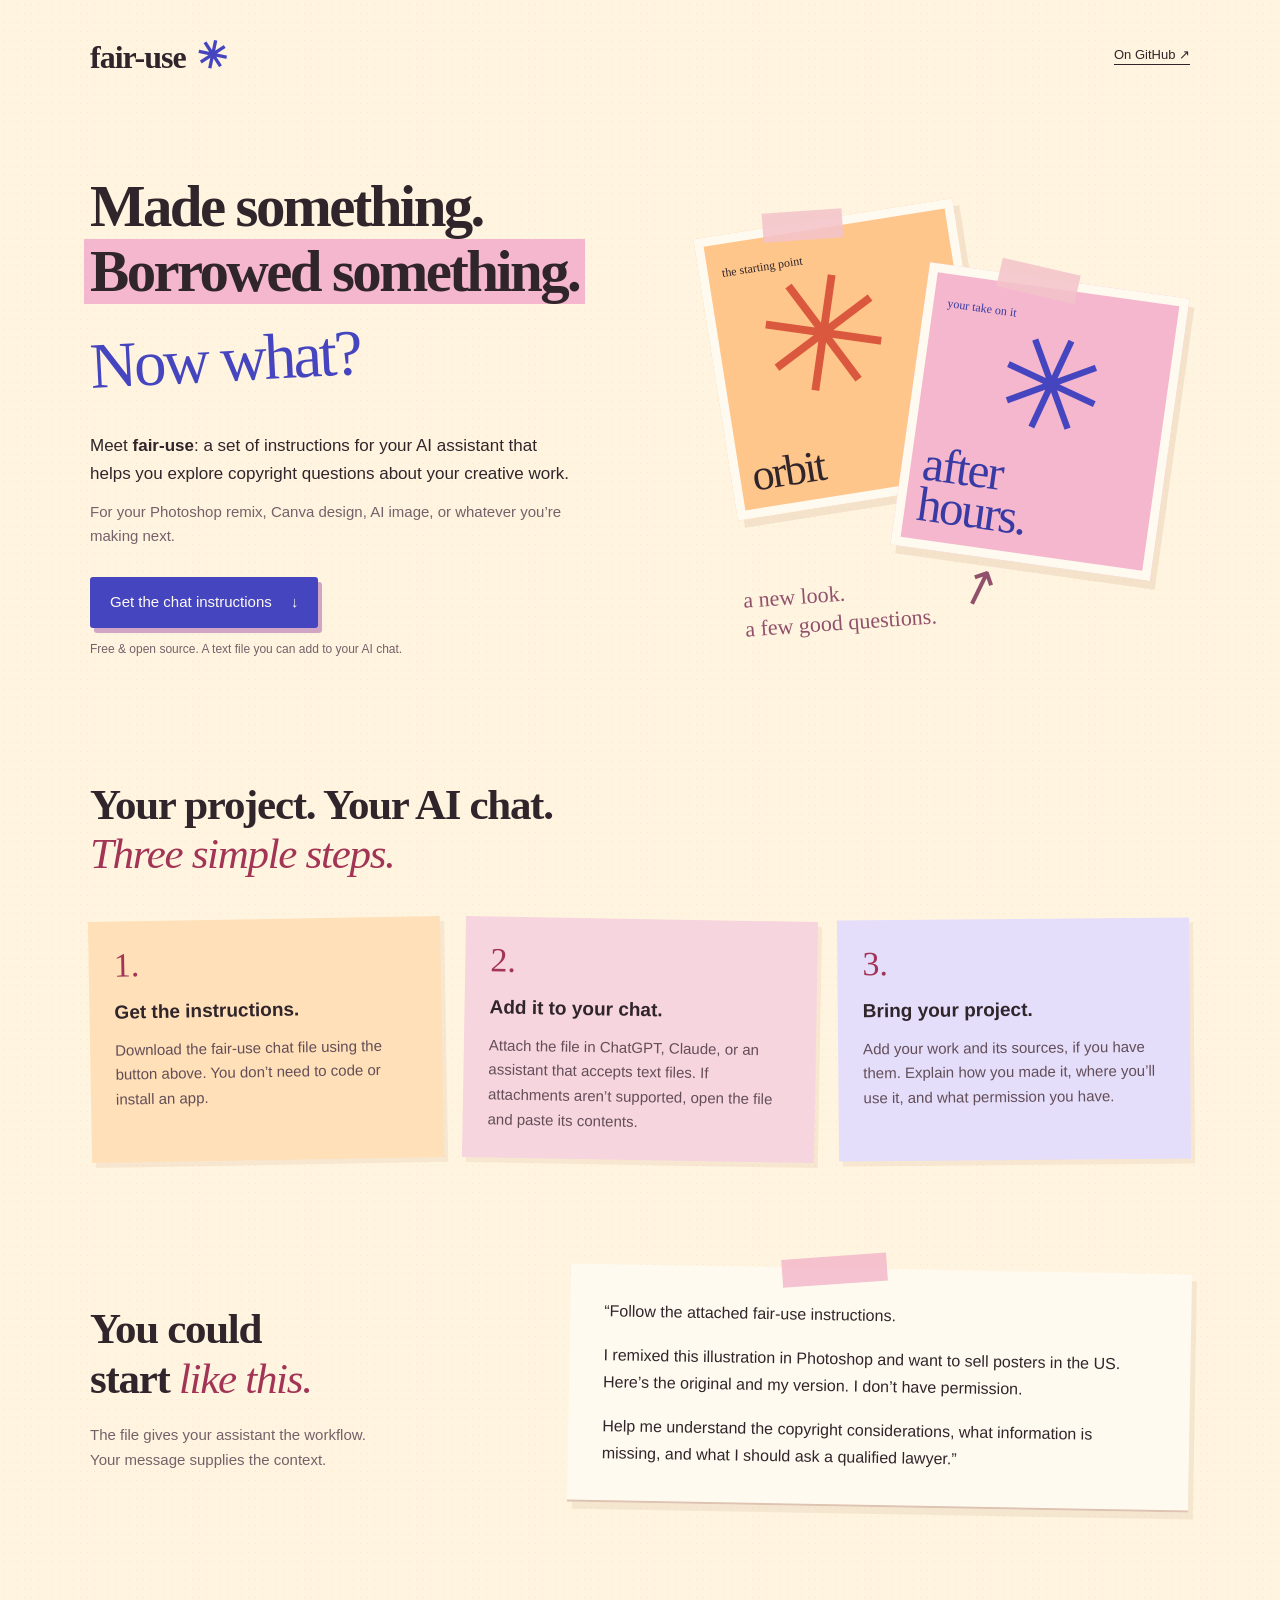
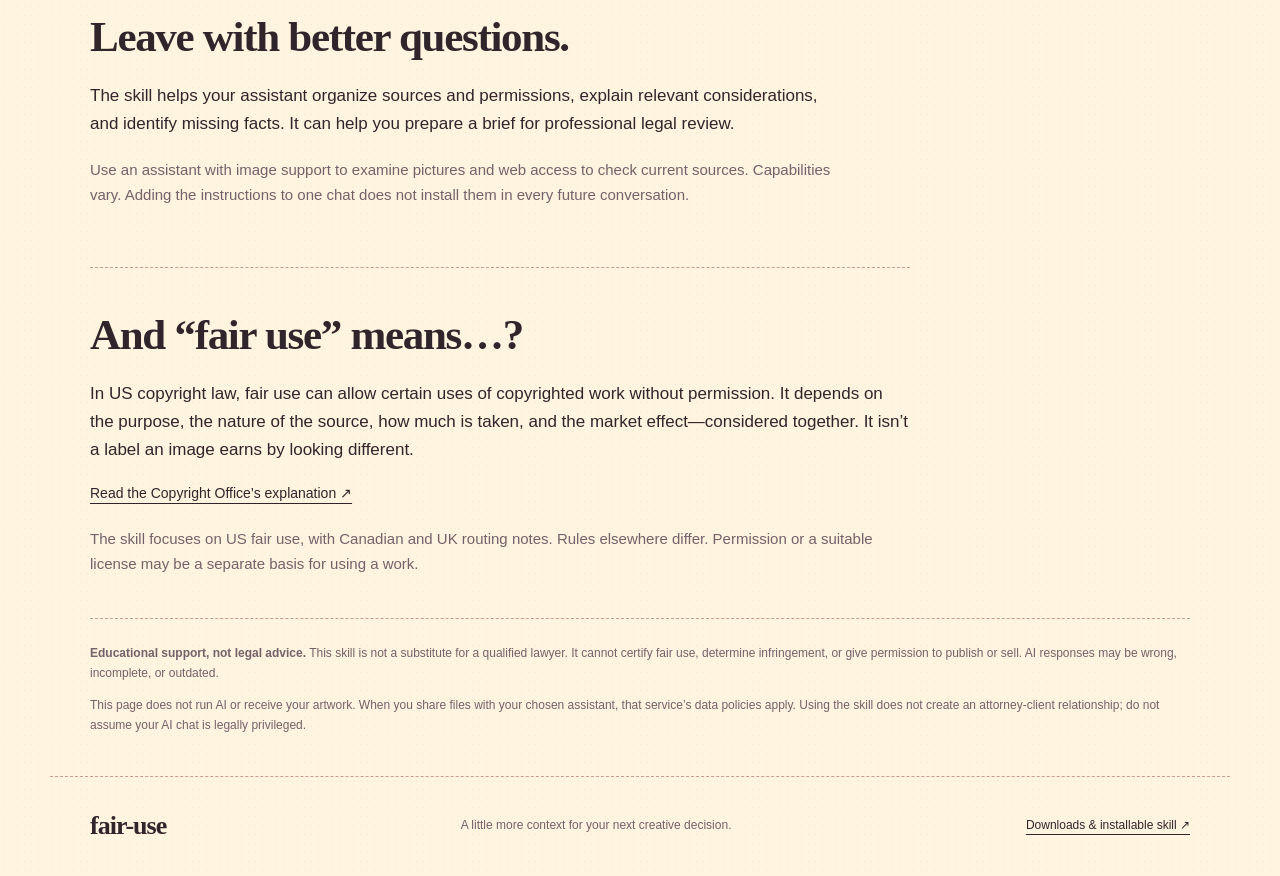
==== commit 4ffd2dd4: "Simplify public UI into a nontechnical fair-use landing page" ====
--- a/docs/reel.html
+++ b/docs/reel.html
@@ -1,103 +1,2 @@
 <!doctype html>
-<html lang="en">
-<head>
-  <meta charset="utf-8">
-  <meta name="viewport" content="width=device-width, initial-scale=1">
-  <meta name="description" content="A directed, scripted screen-recording walkthrough of the fair-use skill. Includes a portrait stage, playback controls, and narration cues.">
-  <meta http-equiv="Content-Security-Policy" content="default-src 'self'; script-src 'self'; style-src 'self'; img-src 'self'; connect-src 'none'; object-src 'none'; base-uri 'none'">
-  <title>Fair Use — Reel recording studio</title>
-  <link rel="stylesheet" href="reel.css">
-  <script src="reel.js" defer></script>
-</head>
-<body>
-  <header class="studio-bar"><a href="./">fair-use <span>/ recording studio</span></a><p>8 scenes · 64 seconds · scripted walkthrough</p><button id="capture-top" type="button" aria-pressed="false">Clean recording view <kbd>C</kbd></button></header>
-  <main class="studio">
-    <section class="stage-area" aria-label="Portrait recording stage">
-      <div id="stage" class="stage">
-        <div class="stage-header"><span class="brand">f.</span><span>Scripted demo · no live AI</span></div>
-        <div class="scene-window">
-          <section class="scene active" aria-labelledby="scene-0-title" data-scene="0">
-            <h1 id="scene-0-title" class="beat beat-2"><span class="paper-word">I made</span> <span class="paper-word">a remix.</span> <em>Now what?</em></h1>
-            <div class="opening-art beat beat-3" aria-hidden="true"><div class="orb"><i></i><i></i><i></i><i></i><b></b></div><span>made it. remixed it. now?</span><b class="paper-star" aria-hidden="true">✳</b></div>
-            <p class="scene-copy beat beat-4">A creative project can start<br>with a copyright question.</p>
-          </section>
-
-          <section class="scene" aria-labelledby="scene-1-title" data-scene="1" hidden>
-            <h2 id="scene-1-title" class="beat beat-2">Start with<br>the <em>workflow.</em></h2>
-            <div class="file-card beat beat-3"><div class="file-title"><span>↳</span> skills/fair-use/SKILL.md</div><pre><span>name:</span> fair-use
-<span>license:</span> MIT</pre><blockquote>“This is educational decision support, not a legal opinion, court ruling, infringement detector, or clearance certificate.”</blockquote><p class="tiny">Excerpt from the actual skill instructions.</p></div>
-            <div class="file-row beat beat-4"><span>references/</span><p>US fair use · licenses & AI<br>jurisdictions · primary sources</p></div>
-          </section>
-
-          <section class="scene" aria-labelledby="scene-2-title" data-scene="2" hidden>
-            <h2 id="scene-2-title" class="beat beat-2">Ask first.<br><em>Don’t guess.</em></h2>
-            <div class="question-stack">
-              <div class="question beat beat-2"><span>01</span><p>Where will it be used?<small>Jurisdiction & distribution</small></p></div>
-              <div class="question beat beat-3"><span>02</span><p>What was borrowed?<small>Source & retained expression</small></p></div>
-              <div class="question beat beat-4"><span>03</span><p>What will you do with it?<small>Purpose & commercial context</small></p></div>
-              <div class="question beat beat-5"><span>04</span><p>What permission exists?<small>Evidence & exact license scope</small></p></div>
-            </div>
-            <p class="scene-copy beat beat-5">Unknowns stay visible.</p>
-          </section>
-
-          <section class="scene" aria-labelledby="scene-3-title" data-scene="3" hidden>
-            <h2 id="scene-3-title" class="beat beat-2">A Photoshop<br><em>remix.</em></h2>
-            <div class="art-pair beat beat-3" aria-label="Schematic source and remix placeholders, not actual artist work">
-              <figure><div class="art source" aria-hidden="true"><span>study no. 1</span><div class="orb"><i></i><i></i><i></i><i></i><b></b></div><strong>ORBIT</strong></div><figcaption>Source</figcaption></figure>
-              <figure><div class="art remix" aria-hidden="true"><span>a different take</span><div class="orb"><i></i><i></i><i></i><i></i><b></b></div><strong>after<br>hours.</strong></div><figcaption>Remix</figcaption></figure>
-            </div>
-            <p class="scene-copy beat beat-4">Assume a distinctive character<br>was kept. Colors, background<br>and typography were changed.</p>
-            <p class="tiny beat beat-5">Schematic visuals. No real artist’s work<br>is shown or assessed.</p>
-          </section>
-
-          <section class="scene" aria-labelledby="scene-4-title" data-scene="4" hidden>
-            <h2 id="scene-4-title" class="beat beat-2">Give it<br>the <em>context.</em></h2>
-            <div class="prompt-card beat beat-3"><p class="prompt-command">Use $fair-use</p><p>I remixed an illustration<br>in Photoshop.</p><p>I want to sell 50 posters<br>in the US.</p><p>I kept the central character.<br>I don’t have permission.</p><p class="prompt-end">What should I understand<br>and ask a lawyer?</p></div>
-            <p class="tiny beat beat-4">Fictional prompt, displayed rather than submitted.<br>No model or image inspection is running.</p>
-          </section>
-
-          <section class="scene" aria-labelledby="scene-5-title" data-scene="5" hidden>
-            <h2 id="scene-5-title" class="beat beat-2">Make the<br>questions <em>visible.</em></h2>
-            <p class="result-label beat beat-3">Weaker fair-use argument<br>on these assumed facts.</p>
-            <div class="factor-list">
-              <div class="beat beat-3"><strong>Purpose</strong><span>Decorative poster sales</span></div>
-              <div class="beat beat-4"><strong>Source</strong><span>Creative illustration</span></div>
-              <div class="beat beat-4"><strong>Amount</strong><span>Distinctive character retained</span></div>
-              <div class="beat beat-5"><strong>Market</strong><span>Potential substitution needs evidence</span></div>
-            </div>
-            <p class="tiny beat beat-5">Prewritten US example. All four factors interact.<br>No images or market evidence examined.<br>No legal conclusion or clearance.</p>
-          </section>
-
-          <section class="scene" aria-labelledby="scene-6-title" data-scene="6" hidden>
-            <h2 id="scene-6-title" class="beat beat-2">A brief for<br>the <em>next conversation.</em></h2>
-            <div class="brief-card beat beat-3"><p class="file-title">↳ review-preparation.md</p><h3>Questions for a lawyer</h3><ul><li>What expression was retained?</li><li>What permission would cover this use?</li><li>Which facts could change the analysis?</li></ul><div class="brief-rule"></div><p class="tiny">Sources. Intended use. Permission evidence.<br>Known facts and open questions.</p></div>
-            <p class="scene-copy beat beat-4">Organize the evidence.<br>Prepare for professional review.</p>
-          </section>
-
-          <section class="scene closing" aria-labelledby="scene-7-title" data-scene="7" hidden>
-            <h2 id="scene-7-title" class="beat beat-2">Understand.<br>Gather.<br><em>Prepare.</em></h2>
-            <p class="closing-brand beat beat-3">fair-use<span>↗</span></p>
-            <p class="scene-copy beat beat-4">An open skill for copyright<br>education & review preparation.</p>
-            <p class="repo-address beat beat-4">github.com/rahulkahani/fair-use</p>
-            <p class="closing-note beat beat-5">Educational information only.<br>Not a substitute for a qualified lawyer.</p>
-          </section>
-        </div>
-        <div class="stage-footer"><span>Educational · not legal advice</span><span id="frame-counter">01 / 08</span></div>
-      </div>
-      <p class="crop-hint">Record or crop to the portrait canvas. The disclosure stays inside the frame.</p>
-    </section>
-
-    <aside class="director" aria-label="Director controls">
-      <h2>Tell the build story.</h2><p class="desk-intro">A rehearsed walkthrough with real skill excerpts and a fictional example. Advance with your voice, or play the 64-second sequence.</p>
-      <div class="transport"><button id="previous" type="button" aria-label="Previous scene">←</button><button id="play" class="main-control" type="button">Play sequence</button><button id="next" type="button" aria-label="Next scene">→</button><button id="restart" type="button" aria-label="Restart sequence">↺</button></div>
-      <div class="time-row"><span id="time-label">00:00 / 01:04</span><span id="play-status" role="status">Ready · manual control</span></div><progress id="timeline" value="0" max="64" aria-label="Sequence playback progress"></progress>
-      <nav id="scene-list" aria-label="Choose a scene"></nav>
-      <section class="cue"><h3 id="cue-title"></h3><p id="cue-text"></p><p id="cue-action" class="cue-action"></p></section>
-      <div class="record-actions"><button id="capture" type="button" aria-pressed="false">Clean recording view <kbd>C</kbd></button><button id="record-start" type="button">Record view + play from start</button></div>
-      <p class="keyboard"><kbd>Space</kbd> Play / pause &nbsp; <kbd>←</kbd> <kbd>→</kbd> Scene<br><kbd>R</kbd> Reset &nbsp; <kbd>C</kbd> Clean view &nbsp; <kbd>Esc</kbd> Exit clean view</p>
-      <p class="desk-note">Clean view hides this desk, not the disclosure. It does not start screen recording. Use your screen recorder; add your own narration. No fake coding, search, upload, or model activity is shown.</p><a class="guide-link" href="https://github.com/rahulkahani/fair-use/blob/main/docs/reel-recording-guide.md">Recording & narration guide ↗</a>
-    </aside>
-  </main>
-  <noscript><p>This recording studio needs JavaScript for playback. Read the linked recording guide for the complete sequence.</p></noscript>
-</body>
-</html>
+<html lang="en"><head><meta charset="utf-8"><meta name="viewport" content="width=device-width, initial-scale=1"><meta http-equiv="refresh" content="0;url=./"><title>fair-use</title></head><body><p><a href="./">Open the fair-use page</a></p></body></html>
